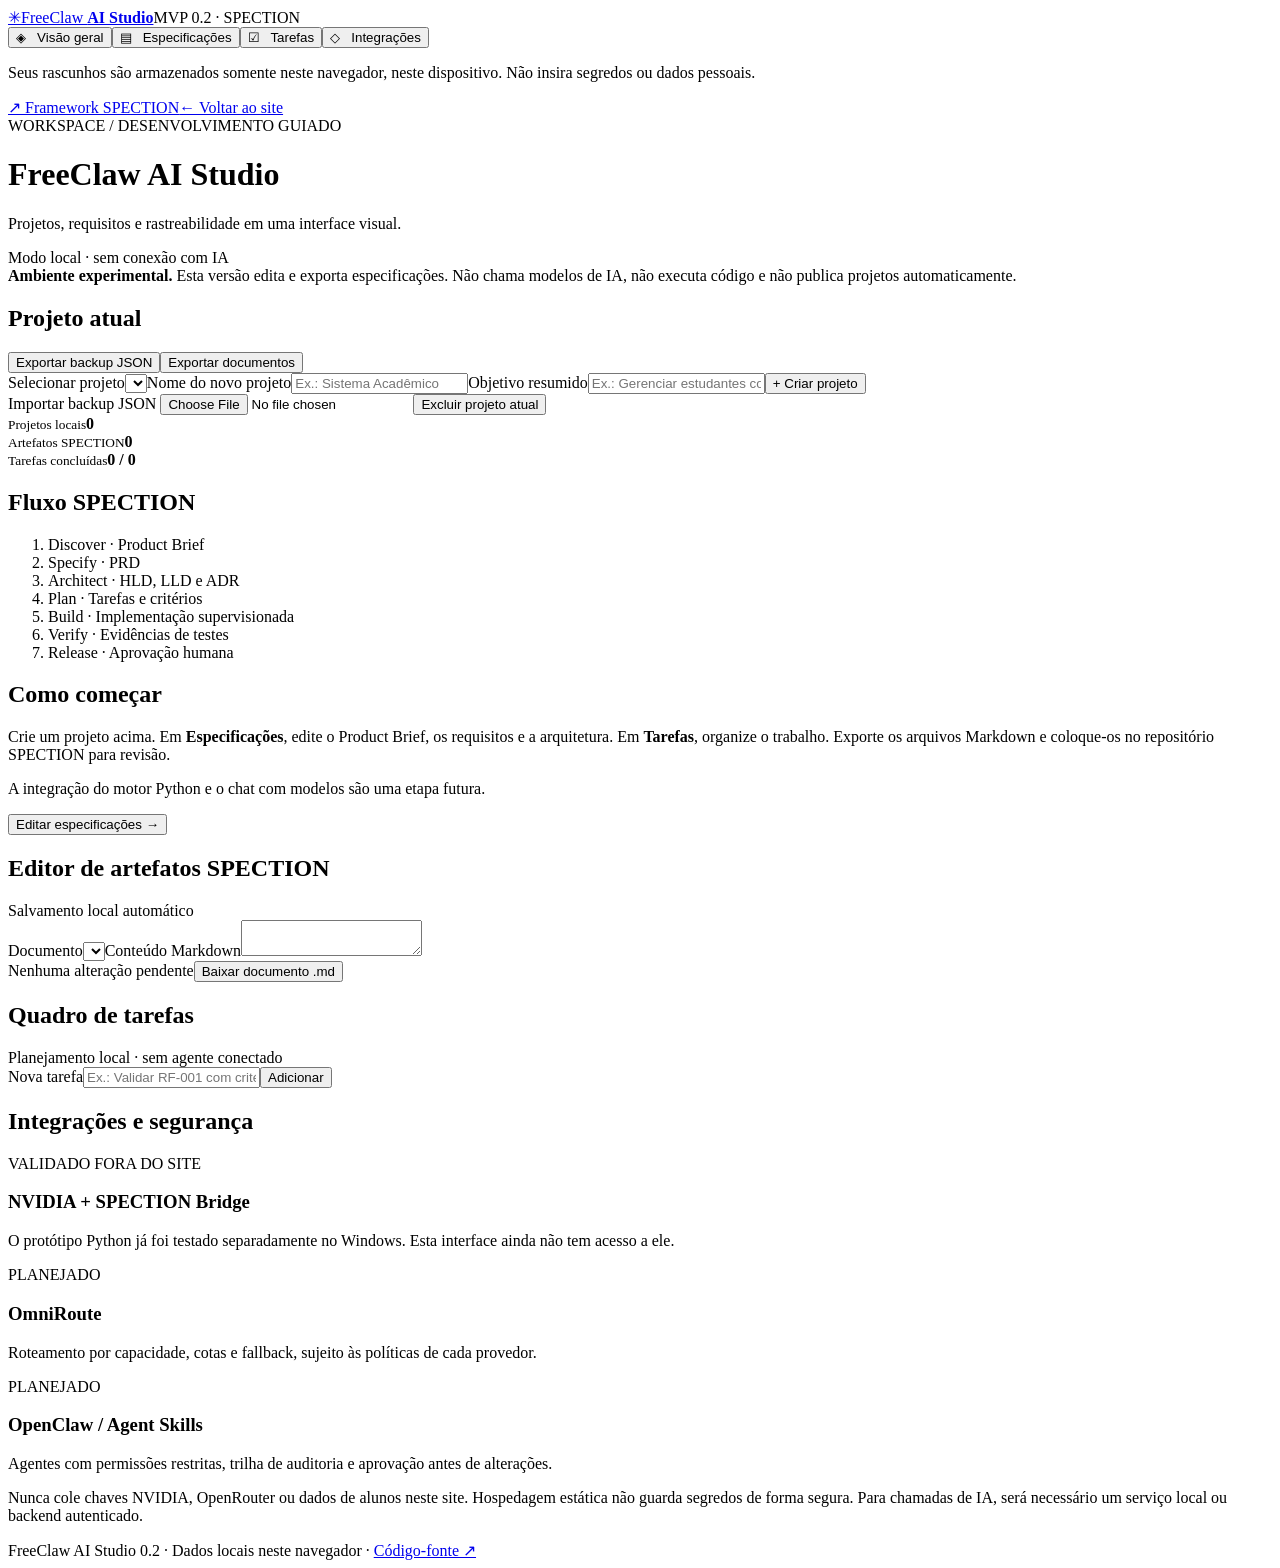
==== site/studio.html @ 310e0c10 "feat(studio): add visual workspace UI" ====
<!doctype html>
<html lang="pt-BR"><head><meta charset="utf-8"><meta name="viewport" content="width=device-width,initial-scale=1"><meta name="description" content="FreeClaw AI Studio - workspace visual SPECTION para especificações e planejamento de software"><title>FreeClaw AI Studio 0.2</title><link rel="stylesheet" href="studio.css"></head>
<body><div class="app">
<aside class="sidebar"><a class="brand" href="./"><span class="logo">✳</span><span>FreeClaw <b>AI Studio</b></span></a><span class="version">MVP 0.2 · SPECTION</span>
<nav aria-label="Navegação"><button type="button" class="nav active" data-view="overview">◈ &nbsp; Visão geral</button><button type="button" class="nav" data-view="specifications">▤ &nbsp; Especificações</button><button type="button" class="nav" data-view="tasks">☑ &nbsp; Tarefas</button><button type="button" class="nav" data-view="integrations">◇ &nbsp; Integrações</button></nav>
<div class="aside-bottom"><p>Seus rascunhos são armazenados somente neste navegador, neste dispositivo. Não insira segredos ou dados pessoais.</p><a href="https://github.com/alexsandsouza/spection" target="_blank" rel="noopener noreferrer">↗ Framework SPECTION</a><a href="./">← Voltar ao site</a></div>
</aside>
<main class="main"><div class="toolbar"><div><div class="kicker">WORKSPACE / DESENVOLVIMENTO GUIADO</div><h1>FreeClaw <span>AI Studio</span></h1><p>Projetos, requisitos e rastreabilidade em uma interface visual.</p></div><div class="status"><span class="dot"></span> Modo local · sem conexão com IA</div></div>
<div class="alert" role="note"><b>Ambiente experimental.</b> Esta versão edita e exporta especificações. Não chama modelos de IA, não executa código e não publica projetos automaticamente.</div>
<section class="panel" id="project-panel"><div class="section-head"><h2>Projeto atual</h2><div class="right"><button id="export-json" class="btn secondary">Exportar backup JSON</button><button id="export-md" class="btn secondary">Exportar documentos</button></div></div>
<div class="fields"><label>Selecionar projeto<select id="project-select" aria-label="Selecionar projeto"></select></label><label>Nome do novo projeto<input id="project-name" maxlength="90" placeholder="Ex.: Sistema Acadêmico"></label><label>Objetivo resumido<input id="project-goal" maxlength="280" placeholder="Ex.: Gerenciar estudantes com dados fictícios"></label><button id="create-project" class="btn primary" type="button">+ Criar projeto</button></div><div class="actions"><label class="upload">Importar backup JSON <input id="import-json" type="file" accept=".json,application/json"></label><button id="delete-project" class="btn danger" type="button">Excluir projeto atual</button></div></section>
<section id="overview" class="view"><div class="metrics"><article><small>Projetos locais</small><strong id="project-count">0</strong></article><article><small>Artefatos SPECTION</small><strong id="document-count">0</strong></article><article><small>Tarefas concluídas</small><strong id="task-count">0 / 0</strong></article></div><div class="columns"><div class="panel"><h2>Fluxo SPECTION</h2><ol class="steps"><li>Discover · Product Brief</li><li>Specify · PRD</li><li>Architect · HLD, LLD e ADR</li><li>Plan · Tarefas e critérios</li><li>Build · Implementação supervisionada</li><li>Verify · Evidências de testes</li><li>Release · Aprovação humana</li></ol></div><div class="panel"><h2>Como começar</h2><p>Crie um projeto acima. Em <b>Especificações</b>, edite o Product Brief, os requisitos e a arquitetura. Em <b>Tarefas</b>, organize o trabalho. Exporte os arquivos Markdown e coloque-os no repositório SPECTION para revisão.</p><p class="muted">A integração do motor Python e o chat com modelos são uma etapa futura.</p><button class="btn primary jump" data-target="specifications">Editar especificações →</button></div></div></section>
<section id="specifications" class="view hidden"><div class="panel"><div class="section-head"><h2>Editor de artefatos SPECTION</h2><span class="hint">Salvamento local automático</span></div><label>Documento<select id="doc-select"></select></label><label class="editor-label">Conteúdo Markdown<textarea id="doc-editor" spellcheck="true" aria-label="Editor Markdown"></textarea></label><div class="editor-actions"><span class="hint" id="save-state">Nenhuma alteração pendente</span><button id="download-doc" class="btn primary">Baixar documento .md</button></div></div></section>
<section id="tasks" class="view hidden"><div class="panel"><div class="section-head"><h2>Quadro de tarefas</h2><span class="hint">Planejamento local · sem agente conectado</span></div><form id="task-form" class="task-form"><label>Nova tarefa<input id="task-title" maxlength="180" placeholder="Ex.: Validar RF-001 com critérios AC-001" required></label><button class="btn primary" type="submit">Adicionar</button></form><ul id="task-list" class="task-list"></ul></div></section>
<section id="integrations" class="view hidden"><div class="panel"><h2>Integrações e segurança</h2><div class="integration-grid"><article><span class="chip">VALIDADO FORA DO SITE</span><h3>NVIDIA + SPECTION Bridge</h3><p>O protótipo Python já foi testado separadamente no Windows. Esta interface ainda não tem acesso a ele.</p></article><article><span class="chip planned">PLANEJADO</span><h3>OmniRoute</h3><p>Roteamento por capacidade, cotas e fallback, sujeito às políticas de cada provedor.</p></article><article><span class="chip planned">PLANEJADO</span><h3>OpenClaw / Agent Skills</h3><p>Agentes com permissões restritas, trilha de auditoria e aprovação antes de alterações.</p></article></div><p class="muted">Nunca cole chaves NVIDIA, OpenRouter ou dados de alunos neste site. Hospedagem estática não guarda segredos de forma segura. Para chamadas de IA, será necessário um serviço local ou backend autenticado.</p></div></section>
<div id="toast" class="toast" role="status" aria-live="polite"></div><footer>FreeClaw AI Studio 0.2 · Dados locais neste navegador · <a href="https://github.com/alexsandsouza/freeclaw-ai-hub" target="_blank" rel="noopener noreferrer">Código-fonte ↗</a></footer>
</main></div><script src="studio.js" defer></script></body></html>
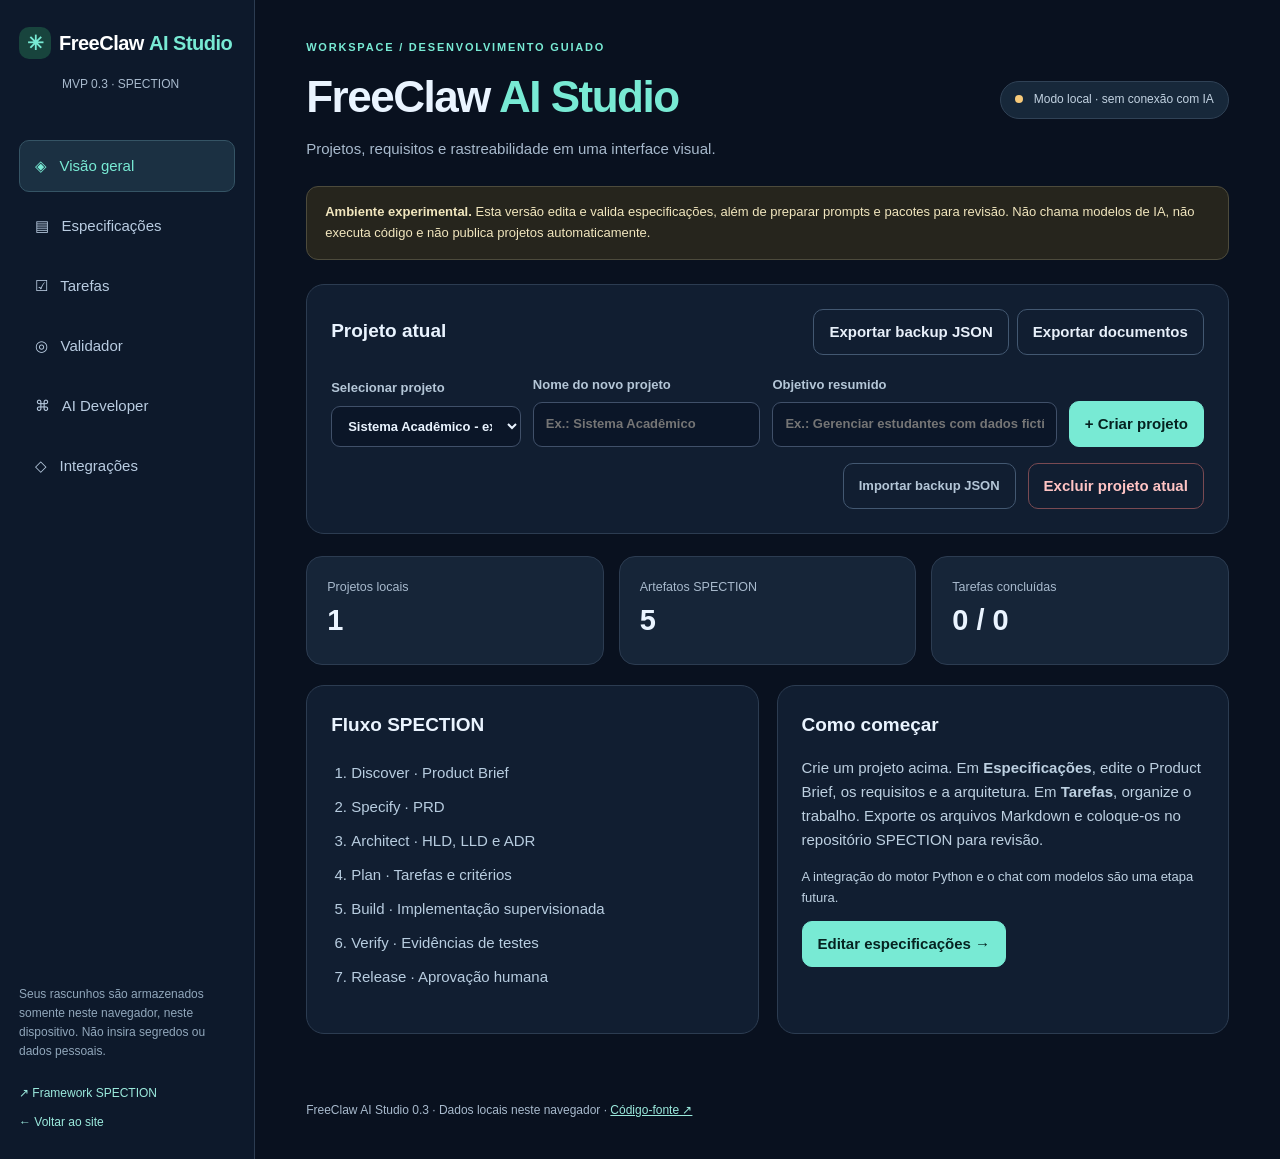
==== commit 8c019c83: "feat(studio): add SPECTION audit and AI Developer preparation panels" ====
--- a/site/studio.html
+++ b/site/studio.html
@@ -1,17 +1,19 @@
 <!doctype html>
-<html lang="pt-BR"><head><meta charset="utf-8"><meta name="viewport" content="width=device-width,initial-scale=1"><meta name="description" content="FreeClaw AI Studio - workspace visual SPECTION para especificações e planejamento de software"><title>FreeClaw AI Studio 0.2</title><link rel="stylesheet" href="studio.css"></head>
+<html lang="pt-BR"><head><meta charset="utf-8"><meta name="viewport" content="width=device-width,initial-scale=1"><meta name="description" content="FreeClaw AI Studio - workspace visual SPECTION para especificações e planejamento de software"><title>FreeClaw AI Studio 0.3</title><link rel="stylesheet" href="studio.css"></head>
 <body><div class="app">
-<aside class="sidebar"><a class="brand" href="./"><span class="logo">✳</span><span>FreeClaw <b>AI Studio</b></span></a><span class="version">MVP 0.2 · SPECTION</span>
-<nav aria-label="Navegação"><button type="button" class="nav active" data-view="overview">◈ &nbsp; Visão geral</button><button type="button" class="nav" data-view="specifications">▤ &nbsp; Especificações</button><button type="button" class="nav" data-view="tasks">☑ &nbsp; Tarefas</button><button type="button" class="nav" data-view="integrations">◇ &nbsp; Integrações</button></nav>
+<aside class="sidebar"><a class="brand" href="./"><span class="logo">✳</span><span>FreeClaw <b>AI Studio</b></span></a><span class="version">MVP 0.3 · SPECTION</span>
+<nav aria-label="Navegação"><button type="button" class="nav active" data-view="overview">◈ &nbsp; Visão geral</button><button type="button" class="nav" data-view="specifications">▤ &nbsp; Especificações</button><button type="button" class="nav" data-view="tasks">☑ &nbsp; Tarefas</button><button type="button" class="nav" data-view="quality">◎ &nbsp; Validador</button><button type="button" class="nav" data-view="builder">⌘ &nbsp; AI Developer</button><button type="button" class="nav" data-view="integrations">◇ &nbsp; Integrações</button></nav>
 <div class="aside-bottom"><p>Seus rascunhos são armazenados somente neste navegador, neste dispositivo. Não insira segredos ou dados pessoais.</p><a href="https://github.com/alexsandsouza/spection" target="_blank" rel="noopener noreferrer">↗ Framework SPECTION</a><a href="./">← Voltar ao site</a></div>
 </aside>
 <main class="main"><div class="toolbar"><div><div class="kicker">WORKSPACE / DESENVOLVIMENTO GUIADO</div><h1>FreeClaw <span>AI Studio</span></h1><p>Projetos, requisitos e rastreabilidade em uma interface visual.</p></div><div class="status"><span class="dot"></span> Modo local · sem conexão com IA</div></div>
-<div class="alert" role="note"><b>Ambiente experimental.</b> Esta versão edita e exporta especificações. Não chama modelos de IA, não executa código e não publica projetos automaticamente.</div>
+<div class="alert" role="note"><b>Ambiente experimental.</b> Esta versão edita e valida especificações, além de preparar prompts e pacotes para revisão. Não chama modelos de IA, não executa código e não publica projetos automaticamente.</div>
 <section class="panel" id="project-panel"><div class="section-head"><h2>Projeto atual</h2><div class="right"><button id="export-json" class="btn secondary">Exportar backup JSON</button><button id="export-md" class="btn secondary">Exportar documentos</button></div></div>
 <div class="fields"><label>Selecionar projeto<select id="project-select" aria-label="Selecionar projeto"></select></label><label>Nome do novo projeto<input id="project-name" maxlength="90" placeholder="Ex.: Sistema Acadêmico"></label><label>Objetivo resumido<input id="project-goal" maxlength="280" placeholder="Ex.: Gerenciar estudantes com dados fictícios"></label><button id="create-project" class="btn primary" type="button">+ Criar projeto</button></div><div class="actions"><label class="upload">Importar backup JSON <input id="import-json" type="file" accept=".json,application/json"></label><button id="delete-project" class="btn danger" type="button">Excluir projeto atual</button></div></section>
 <section id="overview" class="view"><div class="metrics"><article><small>Projetos locais</small><strong id="project-count">0</strong></article><article><small>Artefatos SPECTION</small><strong id="document-count">0</strong></article><article><small>Tarefas concluídas</small><strong id="task-count">0 / 0</strong></article></div><div class="columns"><div class="panel"><h2>Fluxo SPECTION</h2><ol class="steps"><li>Discover · Product Brief</li><li>Specify · PRD</li><li>Architect · HLD, LLD e ADR</li><li>Plan · Tarefas e critérios</li><li>Build · Implementação supervisionada</li><li>Verify · Evidências de testes</li><li>Release · Aprovação humana</li></ol></div><div class="panel"><h2>Como começar</h2><p>Crie um projeto acima. Em <b>Especificações</b>, edite o Product Brief, os requisitos e a arquitetura. Em <b>Tarefas</b>, organize o trabalho. Exporte os arquivos Markdown e coloque-os no repositório SPECTION para revisão.</p><p class="muted">A integração do motor Python e o chat com modelos são uma etapa futura.</p><button class="btn primary jump" data-target="specifications">Editar especificações →</button></div></div></section>
 <section id="specifications" class="view hidden"><div class="panel"><div class="section-head"><h2>Editor de artefatos SPECTION</h2><span class="hint">Salvamento local automático</span></div><label>Documento<select id="doc-select"></select></label><label class="editor-label">Conteúdo Markdown<textarea id="doc-editor" spellcheck="true" aria-label="Editor Markdown"></textarea></label><div class="editor-actions"><span class="hint" id="save-state">Nenhuma alteração pendente</span><button id="download-doc" class="btn primary">Baixar documento .md</button></div></div></section>
 <section id="tasks" class="view hidden"><div class="panel"><div class="section-head"><h2>Quadro de tarefas</h2><span class="hint">Planejamento local · sem agente conectado</span></div><form id="task-form" class="task-form"><label>Nova tarefa<input id="task-title" maxlength="180" placeholder="Ex.: Validar RF-001 com critérios AC-001" required></label><button class="btn primary" type="submit">Adicionar</button></form><ul id="task-list" class="task-list"></ul></div></section>
+<section id="quality" class="view hidden"><div class="panel"><div class="section-head"><h2>Validador SPECTION</h2><button class="btn primary" id="run-audit" type="button">Analisar documentos</button></div><p class="muted">Verificação estática de campos incompletos, referências e coerência de identificadores. Não equivale a revisão técnica, auditoria de segurança ou aprovação.</p><div class="metrics audit-metrics"><article><small>Achados</small><strong id="audit-count">-</strong></article><article><small>Documentos analisados</small><strong id="audit-files">-</strong></article><article><small>IDs RF encontrados</small><strong id="audit-ids">-</strong></article></div><ul id="audit-results" class="audit-results" aria-live="polite"><li>Clique em “Analisar documentos” para gerar um relatório.</li></ul><button type="button" class="btn secondary" id="audit-export">Baixar relatório Markdown</button></div></section>
+<section id="builder" class="view hidden"><div class="panel"><div class="section-head"><h2>SPECTION AI Developer · preparação supervisionada</h2><span class="chip planned">SEM EXECUÇÃO REMOTA</span></div><p>Selecione o incremento e gere um prompt de implementação com as especificações do projeto. O resultado é um arquivo de texto para revisão e uso no motor Python separado. Nenhuma API é chamada pelo site.</p><label>Objetivo da implementação<textarea id="builder-goal" rows="4">Proponha a implementação mínima do endpoint POST /students em FastAPI com SQLite, restrição UNIQUE para matrícula, validação de dados, testes pytest e mapa requisito → teste. Não afirme testes executados.</textarea></label><div class="actions"><button class="btn secondary" id="build-preview" type="button">Pré-visualizar solicitação</button><button class="btn primary" id="build-download" type="button">Baixar pacote de instruções .md</button></div><label class="editor-label">Pré-visualização (somente leitura)<textarea id="build-output" rows="16" readonly aria-label="Prévia do pacote"></textarea></label><p class="muted">O pacote inclui o conteúdo atual dos documentos SPECTION. Revise e remova dados sensíveis antes de enviar a qualquer provedor. Este módulo não gera arquivos Python automaticamente.</p></div></section>
 <section id="integrations" class="view hidden"><div class="panel"><h2>Integrações e segurança</h2><div class="integration-grid"><article><span class="chip">VALIDADO FORA DO SITE</span><h3>NVIDIA + SPECTION Bridge</h3><p>O protótipo Python já foi testado separadamente no Windows. Esta interface ainda não tem acesso a ele.</p></article><article><span class="chip planned">PLANEJADO</span><h3>OmniRoute</h3><p>Roteamento por capacidade, cotas e fallback, sujeito às políticas de cada provedor.</p></article><article><span class="chip planned">PLANEJADO</span><h3>OpenClaw / Agent Skills</h3><p>Agentes com permissões restritas, trilha de auditoria e aprovação antes de alterações.</p></article></div><p class="muted">Nunca cole chaves NVIDIA, OpenRouter ou dados de alunos neste site. Hospedagem estática não guarda segredos de forma segura. Para chamadas de IA, será necessário um serviço local ou backend autenticado.</p></div></section>
-<div id="toast" class="toast" role="status" aria-live="polite"></div><footer>FreeClaw AI Studio 0.2 · Dados locais neste navegador · <a href="https://github.com/alexsandsouza/freeclaw-ai-hub" target="_blank" rel="noopener noreferrer">Código-fonte ↗</a></footer>
-</main></div><script src="studio.js" defer></script></body></html>+<div id="toast" class="toast" role="status" aria-live="polite"></div><footer>FreeClaw AI Studio 0.3 · Dados locais neste navegador · <a href="https://github.com/alexsandsouza/freeclaw-ai-hub" target="_blank" rel="noopener noreferrer">Código-fonte ↗</a></footer>
+</main></div><script src="studio.js" defer></script><script src="studio-quality.js" defer></script></body></html>
--- a/site/studio.css
+++ b/site/studio.css
@@ -0,0 +1 @@
+:root{color-scheme:dark;--bg:#09111f;--panel:#111e31;--panel2:#19283c;--line:#2c3c51;--text:#eaf4ff;--muted:#a8bacd;--accent:#78ead4;--focus:#a9b8ff}*{box-sizing:border-box}body{margin:0;background:var(--bg);color:var(--text);font:15px/1.6 Inter,Segoe UI,Arial,sans-serif}button,input,textarea,select{font:inherit}button{cursor:pointer}a{color:#9beadd}.app{display:flex;min-height:100vh}.sidebar{width:255px;flex-shrink:0;background:#0d192b;border-right:1px solid var(--line);display:flex;flex-direction:column;padding:27px 19px;gap:16px}.brand{color:white;text-decoration:none;font-size:20px;font-weight:750;letter-spacing:-.5px}.brand b,.toolbar h1 span{color:var(--accent)}.logo{display:inline-grid;place-items:center;width:32px;height:32px;border-radius:10px;background:#18443d;color:var(--accent);margin-right:8px}.version{color:var(--muted);font-size:12px;margin:0 0 30px 43px}.sidebar nav{display:grid;gap:8px}.nav{text-align:left;padding:13px 15px;background:transparent;border:1px solid transparent;color:#b9cce1;border-radius:10px}.nav:hover,.nav.active{background:#1b3042;color:var(--accent);border-color:#355465}.aside-bottom{margin-top:auto;display:grid;gap:10px;color:#91a7bb;font-size:12px}.aside-bottom a{text-decoration:none}.main{flex:1;min-width:0;max-width:1450px;padding:39px clamp(22px,4vw,65px);margin:auto}.toolbar{display:flex;justify-content:space-between;align-items:center;gap:20px;margin-bottom:25px}.kicker{font-size:11px;letter-spacing:1.8px;color:var(--accent);font-weight:700}.toolbar h1{font-size:clamp(28px,3.5vw,44px);margin:5px 0;letter-spacing:-1.5px}.toolbar p{color:var(--muted);margin:0}.status{color:#c2d2e1;background:#17283a;border:1px solid #304256;border-radius:30px;padding:8px 14px;white-space:nowrap;font-size:12px}.dot{display:inline-block;width:8px;height:8px;border-radius:50%;background:#f7ca7a;margin-right:7px}.alert{border:1px solid #4d4b3c;background:#26251d;padding:15px 18px;border-radius:12px;font-size:13px;color:#f1e6be;margin:0 0 24px}.panel{background:var(--panel);border:1px solid var(--line);border-radius:18px;padding:24px;margin-bottom:22px}.section-head{display:flex;align-items:center;justify-content:space-between;gap:15px;margin-bottom:20px}.section-head h2{margin:0}.right{display:flex;flex-wrap:wrap;gap:8px}.panel h2{font-size:19px;margin-top:0}.panel p{color:#bdd0e1}.fields{display:grid;grid-template-columns:1fr 1.2fr 1.5fr auto;gap:12px;align-items:end}label{display:grid;gap:7px;color:#b4c6d7;font-size:13px;font-weight:650}input,textarea,select{width:100%;background:#0b1628;border:1px solid #405069;border-radius:9px;color:var(--text);padding:11px 12px;outline:none}input:focus,textarea:focus,select:focus,button:focus-visible{outline:2px solid var(--focus);outline-offset:2px}textarea{resize:vertical}.btn{background:transparent;border:1px solid #435871;border-radius:10px;color:#e8f0fa;padding:10px 15px;font-weight:700;white-space:nowrap}.btn:hover{border-color:var(--accent)}.btn.primary{background:var(--accent);border-color:var(--accent);color:#052220}.btn.primary:hover{background:#bbf7e9}.btn.danger{color:#ffc4c4;border-color:#794a52}.actions{display:flex;gap:12px;justify-content:flex-end;margin-top:16px}.upload{font-size:13px;cursor:pointer;display:inline-flex;align-items:center;padding:10px 15px;border:1px solid #435871;border-radius:10px}.upload input{display:none}.metrics{display:grid;grid-template-columns:repeat(3,1fr);gap:15px;margin:20px 0}.metrics article{padding:20px;border:1px solid var(--line);background:#162538;border-radius:16px}.metrics small{display:block;color:var(--muted)}.metrics strong{font-size:29px}.columns{display:grid;grid-template-columns:1fr 1fr;gap:18px}.steps{padding-left:20px;color:#b8cde0}.steps li{padding:5px 0}.muted,.hint{color:var(--muted);font-size:13px}.hidden{display:none!important}#doc-editor{min-height:420px;margin-top:12px;line-height:1.55;font-family:Consolas,Menlo,monospace;font-size:13px}.editor-label{margin-top:19px}.editor-actions{display:flex;justify-content:space-between;align-items:center;margin-top:15px;gap:12px}.task-form{display:flex;gap:12px;align-items:flex-end}.task-form label{flex:1}.task-list{padding:0;list-style:none}.task-list li{display:flex;align-items:center;gap:10px;border-bottom:1px solid var(--line);padding:12px 0}.task-list li label{display:flex;align-items:center;gap:10px;flex:1;font-size:14px;font-weight:400;overflow-wrap:anywhere}.task-list input[type=checkbox]{width:auto;accent-color:#78ead4}.task-list .complete{text-decoration:line-through;color:#8c9dae}.integration-grid{display:grid;grid-template-columns:repeat(3,1fr);gap:14px}.integration-grid article{background:#19283c;border:1px solid var(--line);padding:18px;border-radius:12px}.integration-grid h3{margin:9px 0;font-size:17px}.integration-grid p{font-size:13px}.chip{font-size:10px;color:#9ff4d2;font-weight:700}.chip.planned{color:#c2caff}.toast{position:fixed;bottom:22px;right:22px;background:#254b45;color:white;border-radius:12px;padding:12px 18px;box-shadow:0 9px 30px #0007;opacity:0;pointer-events:none;transition:opacity .2s}.toast.show{opacity:1}footer{font-size:12px;color:var(--muted);margin-top:45px}@media(max-width:950px){.fields{grid-template-columns:repeat(2,minmax(0,1fr))}.integration-grid{grid-template-columns:1fr}.toolbar{align-items:flex-start;flex-direction:column}}@media(max-width:700px){.app{display:block}.sidebar{width:100%;border-right:0;border-bottom:1px solid var(--line);padding:17px}.sidebar nav{grid-template-columns:repeat(2,1fr)}.aside-bottom{display:none}.version{margin-bottom:6px}.main{padding:25px 16px}.fields,.metrics,.columns{grid-template-columns:1fr}.section-head,.editor-actions{flex-direction:column;align-items:flex-start}.task-form{flex-direction:column;align-items:stretch}.actions{justify-content:flex-start;flex-wrap:wrap}}
